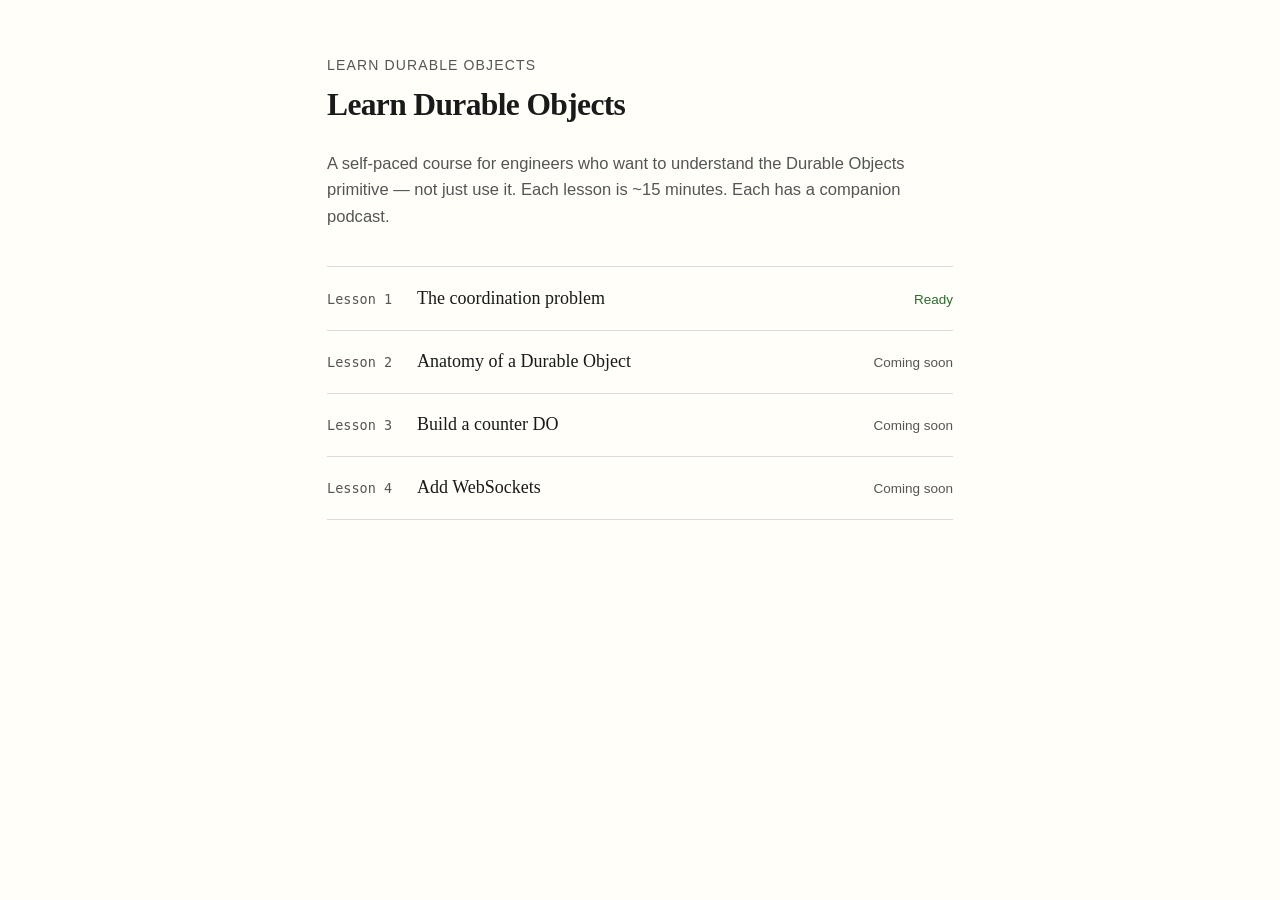
==== index.html @ 0c6794de "feat: add homepage with lesson nav, fix lesson 1 breadcrumb" ====
<!DOCTYPE html>
<html lang="en">
<head>
  <meta charset="UTF-8">
  <meta name="viewport" content="width=device-width, initial-scale=1.0">
  <title>Learn Durable Objects</title>
  <link rel="stylesheet" href="assets/style.css">
  <style>
    .lesson-list {
      list-style: none;
      padding: 0;
      margin: 2rem 0 0;
    }

    .lesson-list li {
      border-top: 1px solid var(--border);
    }

    .lesson-list li:last-child {
      border-bottom: 1px solid var(--border);
    }

    .lesson-list a {
      display: flex;
      align-items: baseline;
      gap: 1rem;
      padding: 0.9rem 0;
      text-decoration: none;
      color: var(--text);
    }

    .lesson-list a:hover {
      color: var(--accent);
    }

    .lesson-list a:hover .lesson-num {
      color: var(--accent);
    }

    .lesson-num {
      font-family: var(--font-mono);
      font-size: 0.75rem;
      color: var(--muted);
      flex-shrink: 0;
      width: 4rem;
    }

    .lesson-title {
      font-family: var(--font-serif);
      font-size: 1rem;
      flex: 1;
    }

    .lesson-status {
      font-family: sans-serif;
      font-size: 0.75rem;
      color: var(--muted);
      flex-shrink: 0;
    }

    .lesson-status.ready {
      color: var(--success);
    }

    .intro {
      margin-top: 1.5rem;
      color: var(--muted);
      font-family: sans-serif;
      font-size: 0.92rem;
      line-height: 1.6;
    }
  </style>
</head>
<body>

  <p class="lesson-meta">Learn Durable Objects</p>

  <h1>Learn Durable Objects</h1>

  <p class="intro">
    A self-paced course for engineers who want to understand the Durable Objects primitive —
    not just use it. Each lesson is ~15 minutes. Each has a companion podcast.
  </p>

  <ul class="lesson-list">
    <li>
      <a href="lessons/0001-the-coordination-problem.html">
        <span class="lesson-num">Lesson 1</span>
        <span class="lesson-title">The coordination problem</span>
        <span class="lesson-status ready">Ready</span>
      </a>
    </li>
    <li>
      <a href="lessons/0002-anatomy-of-a-durable-object.html">
        <span class="lesson-num">Lesson 2</span>
        <span class="lesson-title">Anatomy of a Durable Object</span>
        <span class="lesson-status">Coming soon</span>
      </a>
    </li>
    <li>
      <a href="lessons/0003-build-a-counter-do.html">
        <span class="lesson-num">Lesson 3</span>
        <span class="lesson-title">Build a counter DO</span>
        <span class="lesson-status">Coming soon</span>
      </a>
    </li>
    <li>
      <a href="lessons/0004-add-websockets.html">
        <span class="lesson-num">Lesson 4</span>
        <span class="lesson-title">Add WebSockets</span>
        <span class="lesson-status">Coming soon</span>
      </a>
    </li>
  </ul>

</body>
</html>
---- assets/style.css ----
/* ============================================================
   learn-durable-objects — shared stylesheet
   Tufte-inspired: generous margins, readable type, no clutter
   ============================================================ */

:root {
  --text:        #1a1a1a;
  --muted:       #555;
  --border:      #ddd;
  --bg:          #fffef9;
  --code-bg:     #f5f4ef;
  --accent:      #f6821f;   /* Cloudflare orange */
  --accent-dark: #c96a10;
  --success:     #2d6a2d;
  --success-bg:  #edf7ed;
  --error:       #8b0000;
  --error-bg:    #fdf0f0;
  --max-width:   680px;
  --font-serif:  Georgia, 'Times New Roman', serif;
  --font-mono:   'SF Mono', 'Fira Code', 'Cascadia Code', Consolas, monospace;
}

*, *::before, *::after { box-sizing: border-box; }

html {
  font-size: 18px;
  background: var(--bg);
  color: var(--text);
}

body {
  font-family: var(--font-serif);
  line-height: 1.65;
  max-width: var(--max-width);
  margin: 0 auto;
  padding: 3rem 1.5rem 6rem;
}

/* ── Typography ── */

h1 {
  font-size: 1.75rem;
  font-weight: 700;
  line-height: 1.2;
  margin: 0 0 0.25rem;
  letter-spacing: -0.02em;
}

h2 {
  font-size: 1.15rem;
  font-weight: 700;
  margin: 2.5rem 0 0.5rem;
  text-transform: uppercase;
  letter-spacing: 0.06em;
  color: var(--muted);
}

p { margin: 0 0 1rem; }

a { color: var(--accent-dark); }
a:hover { color: var(--accent); }

strong { font-weight: 700; }
em { font-style: italic; }

/* ── Code ── */

code {
  font-family: var(--font-mono);
  font-size: 0.82em;
  background: var(--code-bg);
  border-radius: 3px;
  padding: 0.1em 0.35em;
}

pre {
  background: var(--code-bg);
  border-left: 3px solid var(--accent);
  border-radius: 4px;
  padding: 1rem 1.25rem;
  overflow-x: auto;
  margin: 1.25rem 0;
}

pre code {
  background: none;
  padding: 0;
  font-size: 0.85rem;
  line-height: 1.5;
}

/* ── Lesson header ── */

.lesson-meta {
  font-family: sans-serif;
  font-size: 0.78rem;
  color: var(--muted);
  text-transform: uppercase;
  letter-spacing: 0.08em;
  margin-bottom: 0.5rem;
}

.lesson-meta a {
  color: var(--muted);
  text-decoration: none;
}

.lesson-meta a:hover { color: var(--accent); }

/* ── Callout / aside ── */

.callout {
  border-left: 3px solid var(--accent);
  background: var(--code-bg);
  padding: 0.75rem 1rem;
  margin: 1.5rem 0;
  font-size: 0.92rem;
}

.callout p:last-child { margin-bottom: 0; }

/* ── Primary source citation ── */

.primary-source {
  border: 1px solid var(--border);
  border-radius: 4px;
  padding: 0.75rem 1rem;
  margin: 2rem 0;
  font-size: 0.88rem;
  font-family: sans-serif;
}

.primary-source .label {
  font-size: 0.7rem;
  text-transform: uppercase;
  letter-spacing: 0.1em;
  color: var(--muted);
  display: block;
  margin-bottom: 0.25rem;
}

/* ── Ask your teacher prompt ── */

.ask-teacher {
  margin-top: 3rem;
  padding-top: 1.5rem;
  border-top: 1px solid var(--border);
  font-family: sans-serif;
  font-size: 0.85rem;
  color: var(--muted);
}

/* ── Navigation between lessons ── */

.lesson-nav {
  display: flex;
  justify-content: space-between;
  margin-top: 3rem;
  padding-top: 1rem;
  border-top: 1px solid var(--border);
  font-family: sans-serif;
  font-size: 0.85rem;
}

.lesson-nav a { text-decoration: none; color: var(--accent-dark); }
.lesson-nav a:hover { color: var(--accent); }

/* ── Podcast player ── */

.podcast {
  margin: 2rem 0;
  padding: 1rem;
  background: var(--code-bg);
  border-radius: 4px;
  font-family: sans-serif;
  font-size: 0.85rem;
}

.podcast p { margin: 0 0 0.5rem; font-size: 0.8rem; color: var(--muted); }

audio { width: 100%; display: block; }
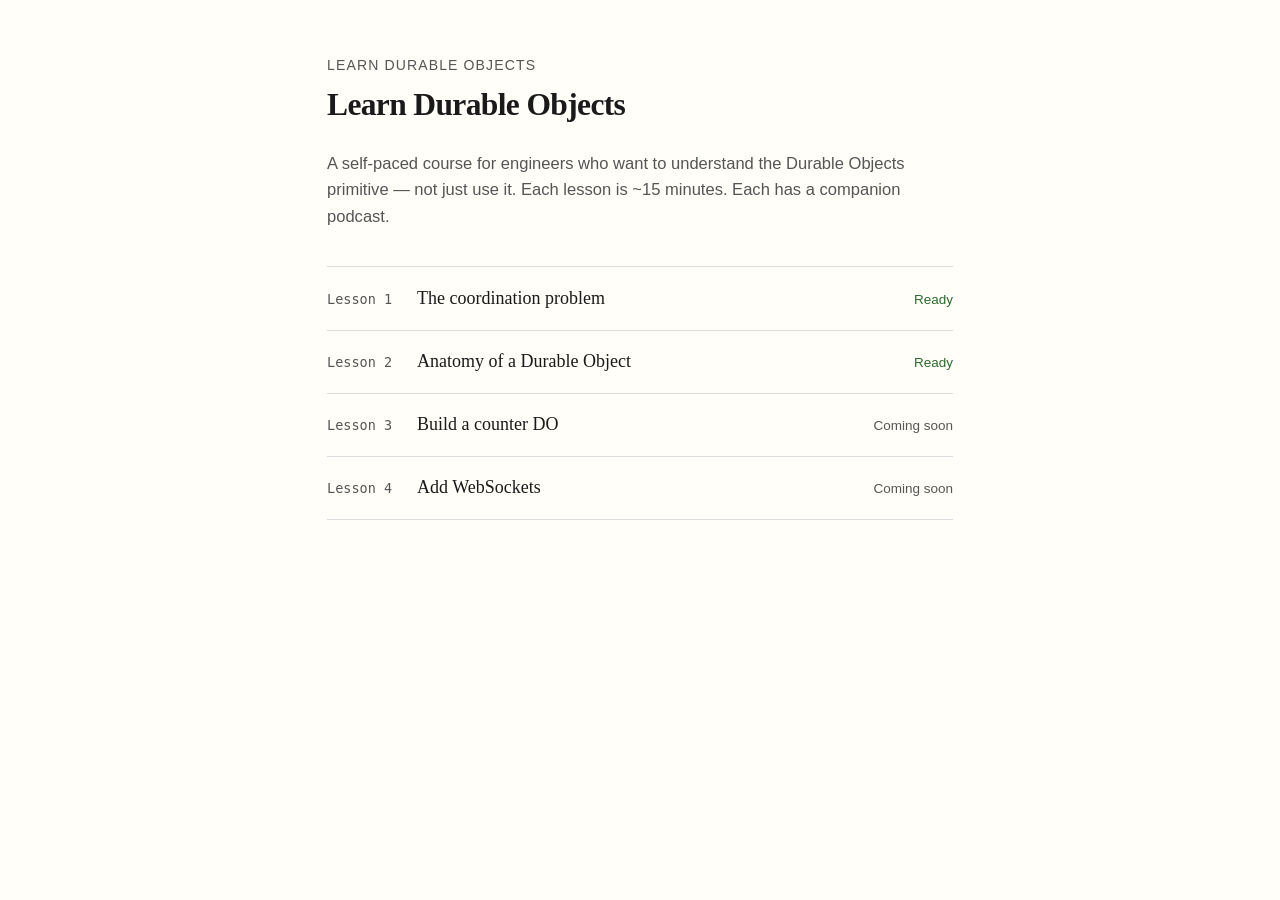
==== commit 1f977d5e: "feat: lesson 2 — anatomy of a durable object" ====
--- a/index.html
+++ b/index.html
@@ -94,7 +94,7 @@
       <a href="lessons/0002-anatomy-of-a-durable-object.html">
         <span class="lesson-num">Lesson 2</span>
         <span class="lesson-title">Anatomy of a Durable Object</span>
-        <span class="lesson-status">Coming soon</span>
+        <span class="lesson-status ready">Ready</span>
       </a>
     </li>
     <li>
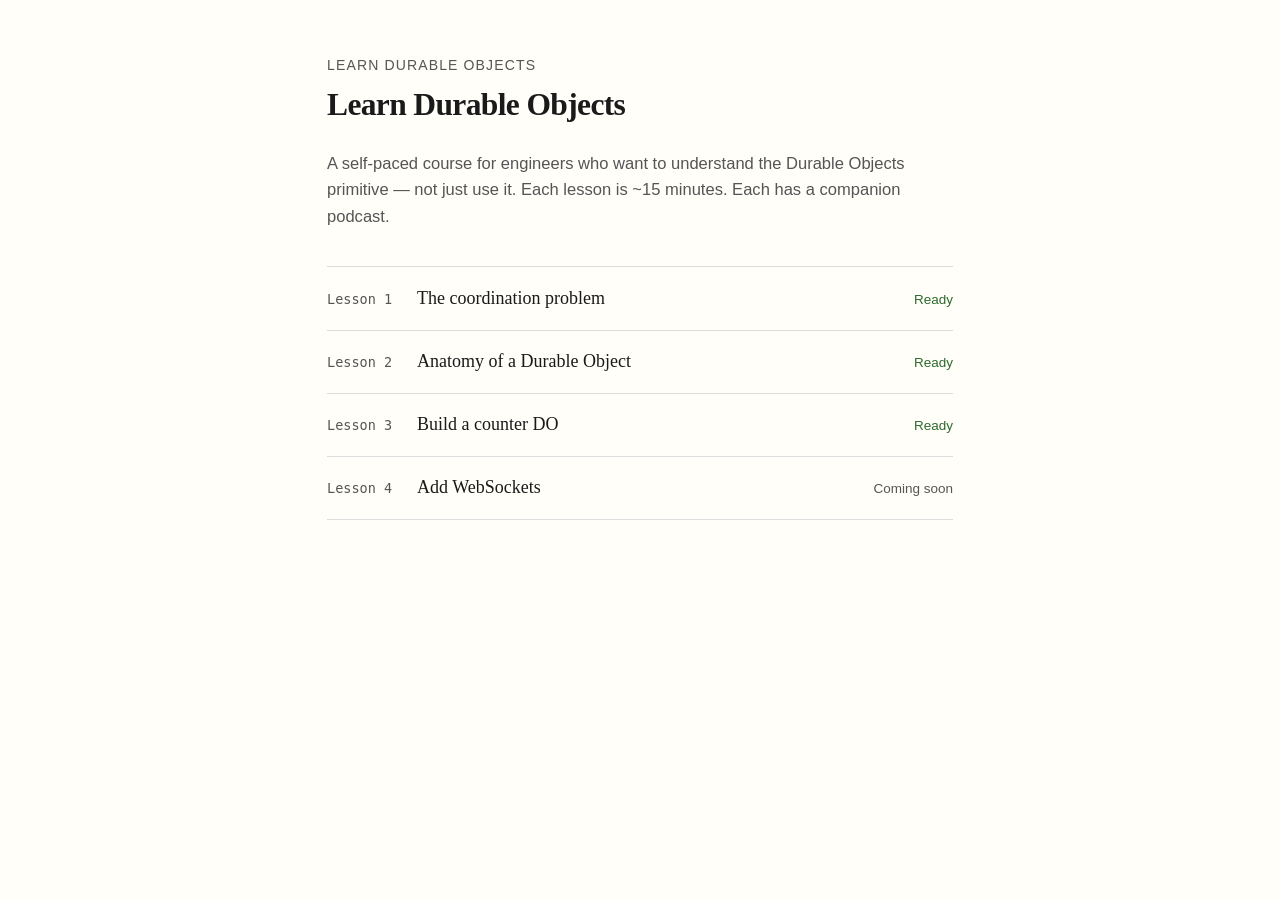
==== commit 20065dbd: "feat: lesson 3 — build a counter DO" ====
--- a/index.html
+++ b/index.html
@@ -101,7 +101,7 @@
       <a href="lessons/0003-build-a-counter-do.html">
         <span class="lesson-num">Lesson 3</span>
         <span class="lesson-title">Build a counter DO</span>
-        <span class="lesson-status">Coming soon</span>
+        <span class="lesson-status ready">Ready</span>
       </a>
     </li>
     <li>
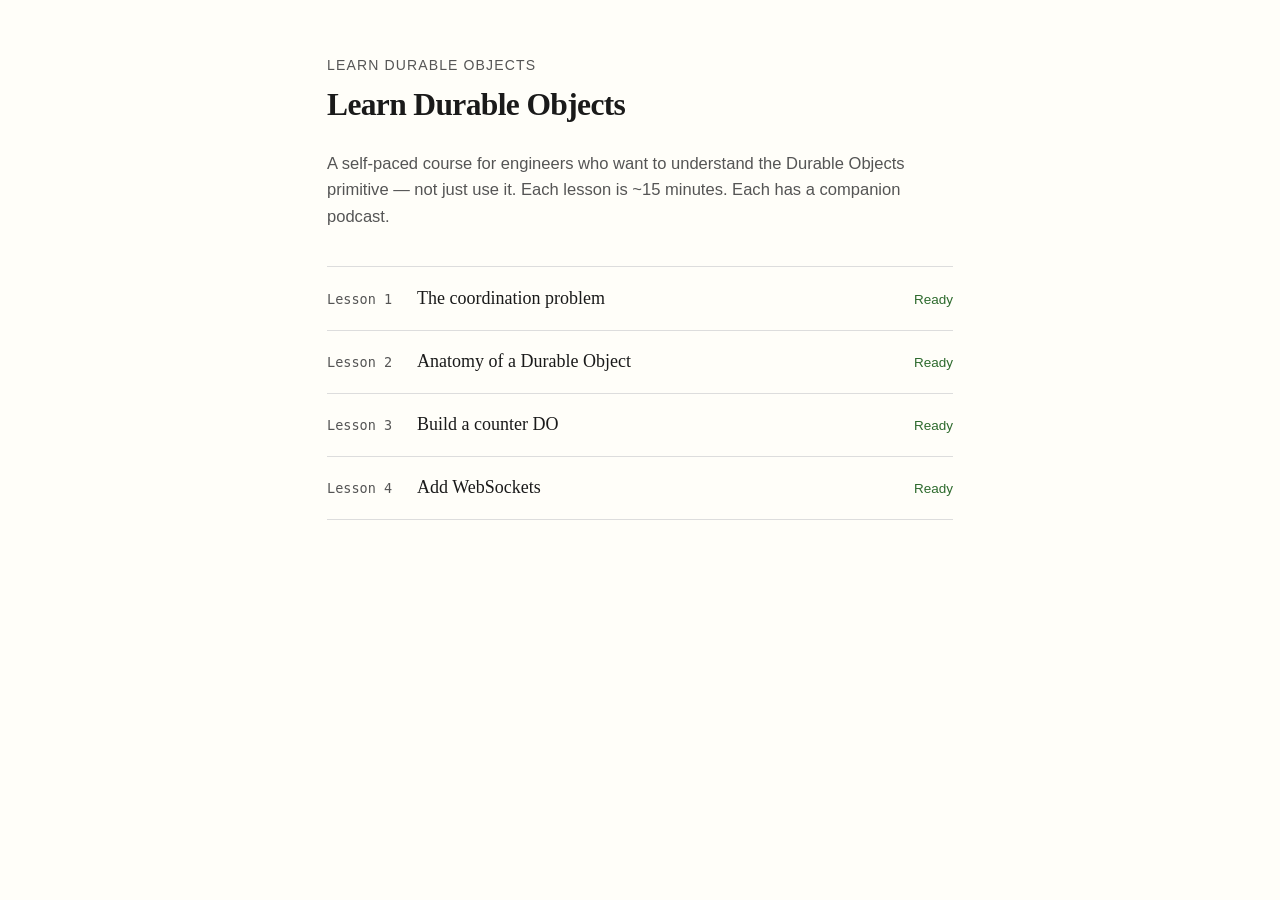
==== commit da8d058f: "feat: lesson 4 — add WebSockets Extends the counter DO with the Hibernation WebSocket API: acceptWeb" ====
--- a/index.html
+++ b/index.html
@@ -108,7 +108,7 @@
       <a href="lessons/0004-add-websockets.html">
         <span class="lesson-num">Lesson 4</span>
         <span class="lesson-title">Add WebSockets</span>
-        <span class="lesson-status">Coming soon</span>
+        <span class="lesson-status ready">Ready</span>
       </a>
     </li>
   </ul>
--- a/assets/style.css
+++ b/assets/style.css
@@ -15,9 +15,31 @@
   --success-bg:  #edf7ed;
   --error:       #8b0000;
   --error-bg:    #fdf0f0;
+  --accent-bg:   #fff8ed;
+  --surface:     #fff;
+  --surface-alt: #f0efe9;
   --max-width:   680px;
   --font-serif:  Georgia, 'Times New Roman', serif;
   --font-mono:   'SF Mono', 'Fira Code', 'Cascadia Code', Consolas, monospace;
+}
+
+@media (prefers-color-scheme: dark) {
+  :root {
+    --text:        #e8e6de;
+    --muted:       #a3a094;
+    --border:      #3a3a36;
+    --bg:          #17171a;
+    --code-bg:     #212124;
+    --accent:      #f6821f;
+    --accent-dark: #ff9d40;
+    --success:     #7fc97f;
+    --success-bg:  #1e2c1e;
+    --error:       #e07a7a;
+    --error-bg:    #2c1e1e;
+    --accent-bg:   #2c2411;
+    --surface:     #202023;
+    --surface-alt: #232326;
+  }
 }
 
 *, *::before, *::after { box-sizing: border-box; }
@@ -26,6 +48,7 @@
   font-size: 18px;
   background: var(--bg);
   color: var(--text);
+  color-scheme: light dark;
 }
 
 body {
